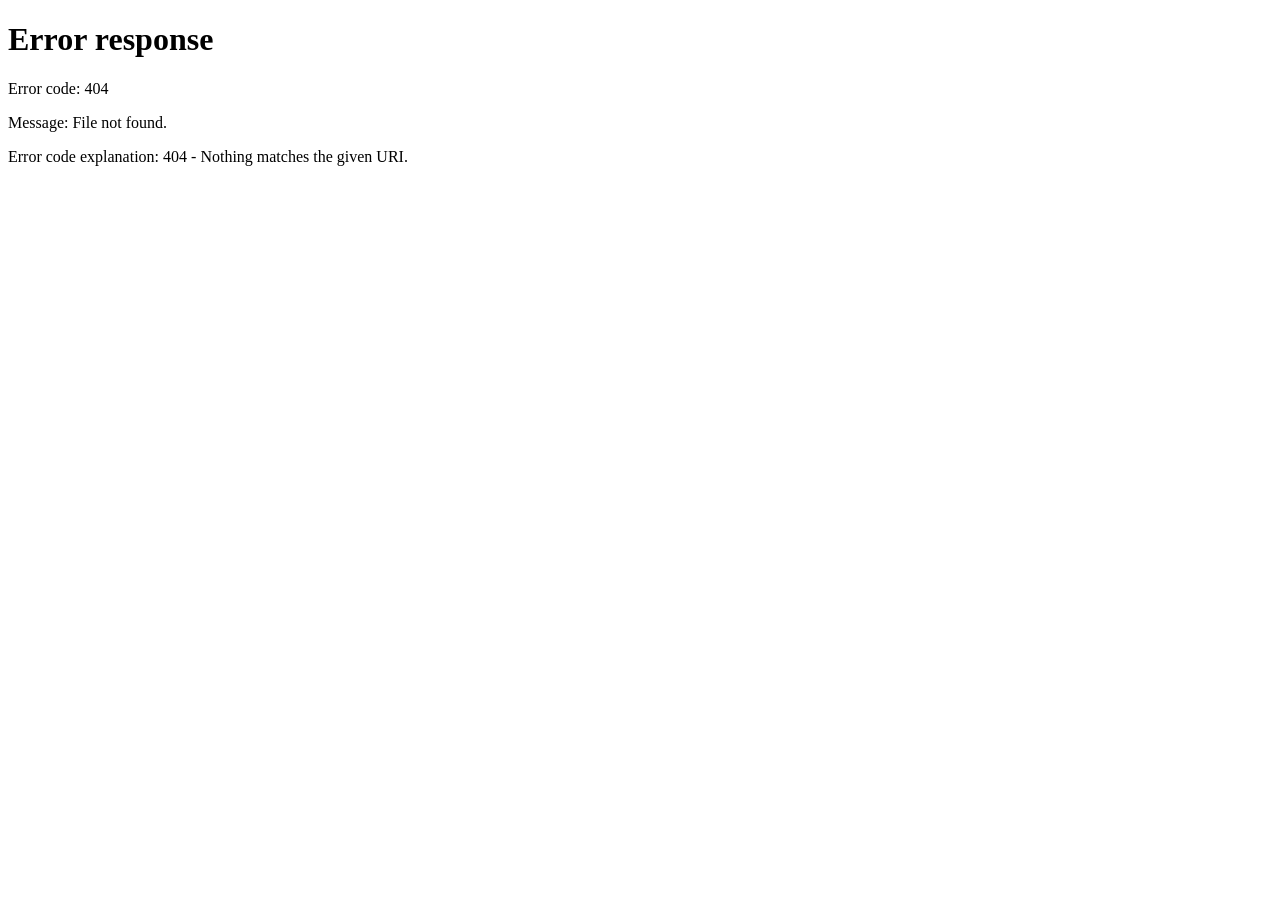
==== runner-listening.html @ 1f9a0486 "Create runner-listening.html" ====
<!DOCTYPE html>
<html lang="vi">
<head>
  <meta charset="UTF-8">
  <title>IELTS Listening Examination</title>
  <link rel="stylesheet" href="css/base.css">
  <link rel="stylesheet" href="css/components.css">
  <link rel="stylesheet" href="css/listening.css">
</head>
<body class="listening-test">

<div class="user-info-box">
  <div class="user-info-field">
    <label for="studentNameInput">👤 Họ và Tên:</label>
    <input type="text" id="studentNameInput" placeholder="Đang đồng bộ họ tên...">
  </div>
  <div class="user-info-field">
    <label for="studentEmailInput">✉️ Email Google:</label>
    <input type="email" id="studentEmailInput" placeholder="Đang đồng bộ Email...">
  </div>
</div>

<div class="header-bar">
  <h1 id="testTitleHeader">IELTS Listening Test</h1>
  <div class="header-nav"><a href="index.html" class="nav-link">🏠 Trang chủ</a></div>
  <div class="header-controls">
    <button class="btn-header" onclick="changeFontSize(-1)">A-</button>
    <button class="btn-header" onclick="changeFontSize(1)">A+</button>
    <button class="btn-header" id="btnThemeToggle" onclick="toggleTheme()">🌙 Tối/Sáng</button>
  </div>
  <div class="timer-container">
    <span>⏱️ Thời gian:</span>
    <span class="timer-display" id="timerDisplay">00:00</span>
    <button class="btn-timer" onclick="startTimer()">▶️ Bắt đầu</button>
    <button class="btn-timer" onclick="pauseTimer()">⏸️ Tạm dừng</button>
  </div>
  <div class="score-badge" id="scoreBadge">Điểm số: <span id="scoreText">0/10</span></div>
</div>

<div class="container" id="mainContainer">
  <div class="passage-box" id="passageBox">
    <!-- Transcript load tự động ở đây -->
  </div>
  <div class="resizer" id="dragResizer"><div class="resizer-icon">◄►</div></div>
  <div class="question-box" id="questionBox">
    <!-- Audio & Câu hỏi load tự động ở đây -->
  </div>
</div>

<script type="module">
  const params = new URLSearchParams(window.location.search);
  const testId = params.get('test');

  if (!testId) {
    alert("⚠️ Không tìm thấy mã đề thi!");
    window.location.href = 'index.html';
  } else {
    try {
      const res = await fetch(`data/tests/${testId}.json`);
      const data = await res.json();
      
      document.title = data.title;
      document.getElementById('testTitleHeader').innerText = data.title;
      document.getElementById('passageBox').innerHTML = data.transcriptHtml;
      
      // Gộp Audio Player và phần câu hỏi
      const audioHtml = `
        <div class="audio-player-container">
          <div class="audio-player-header">🎧 <b>Audio:</b> Listen and answer questions</div>
          <audio id="mainAudioElement" class="audio-player-element" controls preload="metadata">
            <source src="${data.audioUrl}" type="audio/mpeg">
          </audio>
        </div>
      `;
      document.getElementById('questionBox').innerHTML = audioHtml + data.questionHtml;
      window.TEST_DATA = { title: data.title, answers: data.answers };

      await import('./js/app.js');
    } catch (err) {
      document.getElementById('mainContainer').innerHTML = `<p style="padding:20px;text-align:center;">❌ Lỗi nạp đề thi!</p>`;
    }
  }
</script>
</body>
</html>
---- css/base.css ----
/* ==========================================================================
   css/base.css - CSS Variables, Dark Mode & Global Reset
   ========================================================================== */
:root {
  --font-size-base: 15px; /* Mặc định 15px cho Reading */
  --bg-body: #F7F4EF;
  --bg-card: #FFFFFF;
  --bg-subcard: #FAF7F2;
  --text-main: #1e293b;
  --text-muted: #64748b;
  --border-color: #E5DED4;
  --primary-blue: #8B1518;
  --primary-dark: #1A1A1A;
}

body.dark-theme {
  --bg-body: #0f172a;
  --bg-card: #1e293b;
  --bg-subcard: #0f172a;
  --text-main: #f8fafc;
  --text-muted: #94a3b8;
  --border-color: #334155;
  --primary-blue: #38bdf8;
  --primary-dark: #020617;
}

* { 
  box-sizing: border-box; 
}

body {
  font-family: 'Segoe UI', -apple-system, BlinkMacSystemFont, Roboto, Helvetica, Arial, sans-serif;
  margin: 0;
  padding: 15px;
  background-color: var(--bg-body);
  color: var(--text-main);
  font-size: var(--font-size-base);
  line-height: 1.7;
  transition: background-color 0.2s, color 0.2s;
}

h2 {
  color: var(--text-main);
  margin-top: 0;
  border-bottom: 2px solid var(--primary-blue);
  padding-bottom: 8px;
  font-size: 1.25em;
  font-weight: 700;
}

h3 {
  color: var(--primary-blue);
  margin-top: 10px;
  font-size: 1.1em;
  line-height: 1.4;
}

/* User Highlighting System */
.user-highlight {
  background-color: #fecdd3 !important;
  border-radius: 2px;
  cursor: pointer;
}

.hl-popup {
  position: fixed;
  display: none;
  z-index: 1000;
  background: #0f172a;
  color: white;
  border-radius: 6px;
  padding: 4px;
}

.hl-popup button {
  background: transparent;
  color: white;
  border: none;
  padding: 5px 10px;
  font-size: 12px;
  font-weight: 600;
  cursor: pointer;
}
---- css/components.css ----
/* ==========================================================================
   css/components.css - Thanh công cụ, Đồng hồ, Ô nhập liệu & Trợ giảng AI
   ========================================================================== */

/* User Info Bar */
.user-info-box {
  background: var(--bg-card);
  border: 1px solid var(--border-color);
  padding: 12px 18px;
  border-radius: 8px;
  margin-bottom: 12px;
  display: flex;
  flex-wrap: wrap;
  gap: 15px;
  align-items: center;
  box-shadow: 0 1px 3px rgba(0,0,0,0.05);
}

.user-info-field {
  display: flex;
  align-items: center;
  gap: 8px;
  flex: 1;
  min-width: 260px;
}

.user-info-field label {
  font-weight: 600;
  color: var(--primary-blue);
  font-size: 14px;
  white-space: nowrap;
}

.user-info-field input {
  padding: 8px 12px;
  font-size: 14px;
  border: 1px solid var(--border-color);
  background: var(--bg-subcard);
  color: var(--text-main);
  border-radius: 6px;
  width: 100%;
  outline: none;
}

/* Header & Controls */
.header-bar {
  background: var(--primary-dark);
  color: #ffffff;
  padding: 14px 20px;
  border-radius: 8px;
  margin-bottom: 14px;
  display: flex;
  justify-content: space-between;
  align-items: center;
  box-shadow: 0 4px 6px -1px rgba(0,0,0,0.1);
  flex-wrap: wrap;
  gap: 12px;
}

.header-bar h1 {
  margin: 0;
  font-size: 18px;
  font-weight: 700;
}

.header-nav { display: flex; gap: 8px; align-items: center; }
.header-controls { display: flex; align-items: center; gap: 8px; }

.btn-header {
  background: rgba(255,255,255,0.12);
  color: #ffffff;
  border: 1px solid rgba(255,255,255,0.2);
  padding: 6px 12px;
  border-radius: 6px;
  font-size: 13px;
  font-weight: 600;
  cursor: pointer;
}

.btn-header:hover { background: rgba(255,255,255,0.25); }

.nav-link {
  color: #94a3b8;
  text-decoration: none;
  font-size: 13px;
  padding: 6px 12px;
  border-radius: 6px;
  background: rgba(255,255,255,0.08);
}

.nav-link:hover, .nav-link.active {
  color: #ffffff;
  background: #2563eb;
}

/* Timer */
.timer-container {
  display: flex;
  align-items: center;
  gap: 8px;
  background: rgba(255,255,255,0.08);
  padding: 4px 12px;
  border-radius: 20px;
}

.timer-display {
  font-size: 16px;
  font-weight: bold;
  font-family: monospace;
  color: #38bdf8;
  background: #020617;
  padding: 3px 8px;
  border-radius: 4px;
}

.score-badge {
  background: #16a34a;
  color: white;
  padding: 6px 16px;
  border-radius: 20px;
  font-weight: bold;
  font-size: 15px;
  display: none;
}

/* Form Questions & Inputs */
.question {
  margin-bottom: 22px;
  padding: 18px;
  border: 1.5px solid var(--border-color);
  border-radius: 8px;
  background-color: var(--bg-subcard);
}

.question.correct-border {
  border-color: #22c55e !important;
  background-color: rgba(34, 197, 94, 0.08) !important;
}

.question.incorrect-border {
  border-color: #ef4444 !important;
  background-color: rgba(239, 68, 68, 0.08) !important;
}

input[type="text"].fill-input,
.question input[type="text"] {
  padding: 6px 12px;
  border: 1.5px solid var(--border-color);
  background: var(--bg-card);
  color: var(--text-main);
  border-radius: 4px;
  min-width: 120px;
  font-size: 0.95em;
  outline: none;
  font-weight: 600;
}

.thought-box { margin-top: 12px; }
.thought-box label {
  font-size: 0.85em;
  font-weight: 600;
  color: var(--text-muted);
  display: block;
  margin-bottom: 4px;
}

.thought-box textarea {
  width: 100%;
  height: 55px;
  padding: 8px 10px;
  font-size: 0.9em;
  border: 1px solid var(--border-color);
  background: var(--bg-card);
  color: var(--text-main);
  border-radius: 6px;
  resize: vertical;
  outline: none;
}

.btn-submit {
  background-color: #8B1518;
  color: white;
  border: none;
  padding: 14px 20px;
  font-size: 1.1em;
  font-weight: 700;
  border-radius: 8px;
  cursor: pointer;
  width: 100%;
  margin-top: 20px;
}

.btn-submit:hover { filter: brightness(0.9); }
.correct-text { color: #16a34a; font-weight: 700; }
.incorrect-text { color: #dc2626; font-weight: 700; }

.explanation {
  background: var(--bg-card);
  border: 1px solid var(--border-color);
  border-left: 4px solid var(--primary-blue);
  padding: 16px;
  margin-top: 14px;
  border-radius: 6px;
  display: none;
}

.kw-exp {
  background-color: #bbf7d0;
  color: #14532d;
  padding: 2px 6px;
  border-radius: 4px;
  font-weight: 700;
}

/* AI Box */
.ai-assistant-box {
  margin-top: 14px;
  padding: 14px;
  background: var(--bg-subcard);
  border: 1px solid var(--border-color);
  border-radius: 8px;
}
.ai-input-group { display: flex; gap: 8px; margin-top: 8px; }
.ai-input-group input {
  flex: 1;
  padding: 8px 12px;
  border: 1px solid var(--border-color);
  background: var(--bg-card);
  color: var(--text-main);
  border-radius: 6px;
}
.ai-btn {
  background: var(--primary-blue);
  color: white;
  border: none;
  padding: 8px 16px;
  font-weight: 700;
  border-radius: 6px;
  cursor: pointer;
}
---- css/listening.css ----
/* ==========================================================================
   css/listening.css - Tính năng Listening, Audio Track Sync & Modal Bảng điểm
   ========================================================================== */
body.listening-test {
  padding-bottom: 85px;
}

body.listening-test .passage-box {
  display: none;
  width: 50%;
}

body.listening-test .resizer {
  display: none;
  width: 16px;
}

body.listening-test .question-box {
  width: 100%;
}

/* Khi đã nộp bài Listening: Tự động chia đôi màn hình xem Transcript */
body.listening-test.submitted-mode .passage-box {
  display: block;
}

body.listening-test.submitted-mode .resizer {
  display: flex;
}

body.listening-test.submitted-mode .question-box {
  width: calc(50% - 16px);
}

/* Audio Player */
.audio-player-container {
  background: var(--bg-card);
  border: 1.5px solid var(--border-color);
  border-radius: 8px;
  padding: 12px 16px;
  margin-bottom: 18px;
}

.audio-player-element {
  width: 100%;
  height: 42px;
  outline: none;
}

/* Transcript Lines */
.transcript-line {
  padding: 8px 12px;
  border-radius: 6px;
  margin-bottom: 8px;
  cursor: pointer;
  border-left: 4px solid transparent;
  transition: all 0.25s ease;
}

.transcript-line:hover { background-color: #f1f5f9; }

.transcript-line.playing-active {
  background-color: #fef08a !important;
  color: #0f172a !important;
  border-left: 4px solid #d97706 !important;
}

.time-stamp-tag {
  font-size: 0.72em;
  color: #64748b;
  margin-right: 8px;
  font-weight: 700;
  background: #e2e8f0;
  padding: 2px 6px;
  border-radius: 4px;
}

/* Bottom Bar */
.bottom-nav-bar {
  position: fixed;
  bottom: 0;
  left: 0;
  width: 100%;
  background: #ffffff;
  border-top: 1.5px solid #cbd5e1;
  padding: 10px 20px;
  display: flex;
  justify-content: space-between;
  align-items: center;
  z-index: 100;
}

.q-badge-btn {
  width: 36px;
  height: 36px;
  border-radius: 6px;
  background: #f1f5f9;
  border: 1px solid #cbd5e1;
  font-weight: 700;
  cursor: pointer;
}

.q-badge-btn.status-correct { background: #16a34a !important; color: white !important; }
.q-badge-btn.status-incorrect { background: #dc2626 !important; color: white !important; }

/* Modal Result */
.modal-backdrop {
  display: none;
  position: fixed;
  inset: 0;
  background: rgba(0,0,0,0.55);
  z-index: 1000;
  justify-content: center;
  align-items: center;
  padding: 15px;
}

.modal-content-card {
  background: #ffffff;
  border-radius: 12px;
  width: 100%;
  max-width: 650px;
  max-height: 85vh;
  overflow-y: auto;
  padding: 26px;
  position: relative;
}
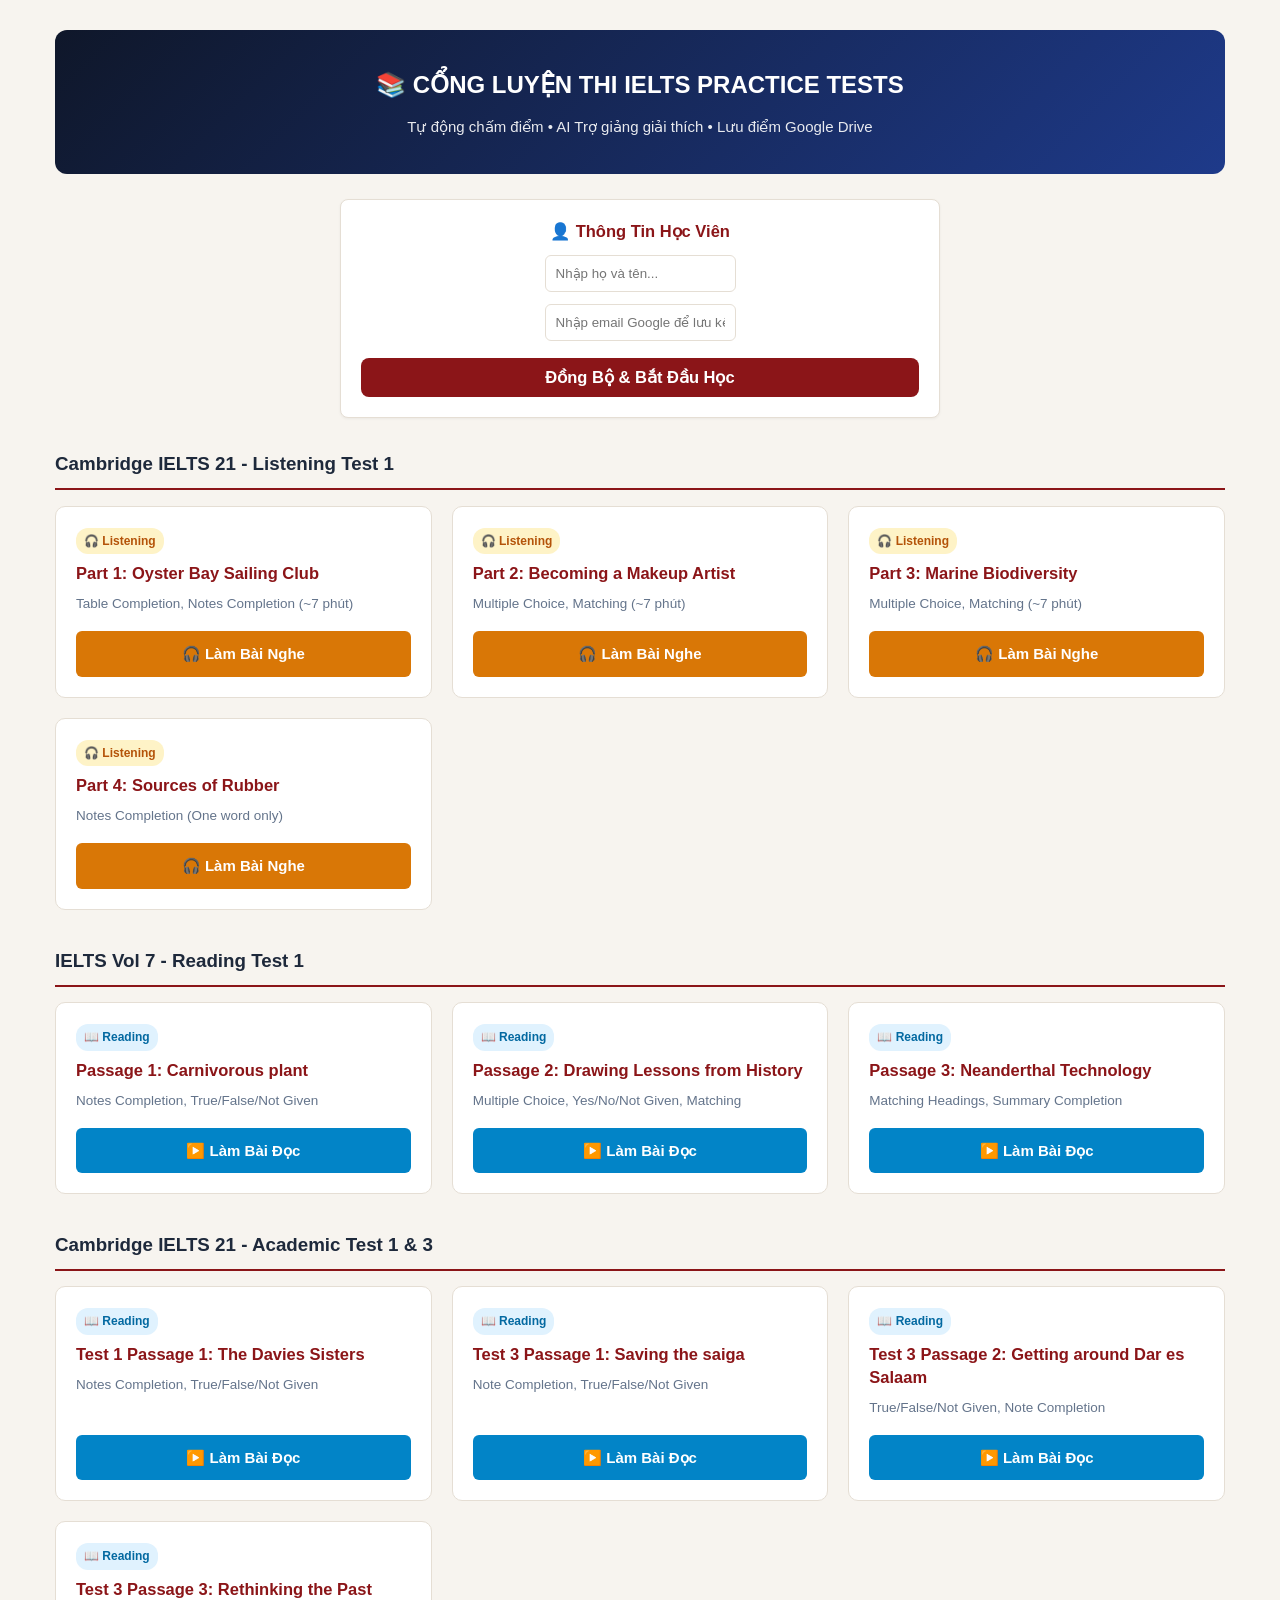
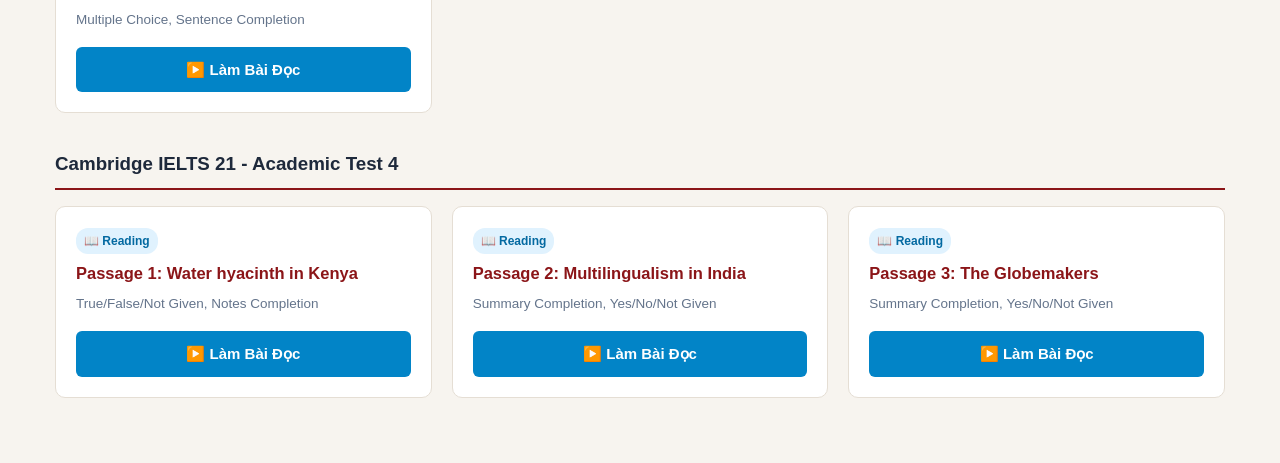
==== commit c3b2df05: "Update runner-listening.html" ====
--- a/runner-listening.html
+++ b/runner-listening.html
@@ -56,7 +56,9 @@
     window.location.href = 'index.html';
   } else {
     try {
-      const res = await fetch(`data/tests/${testId}.json`);
+      // Dòng mới (tự động nhận mọi đường dẫn folder):
+const filePath = testId.endsWith('.json') ? testId : `${testId}.json`;
+const res = await fetch(filePath);
       const data = await res.json();
       
       document.title = data.title;
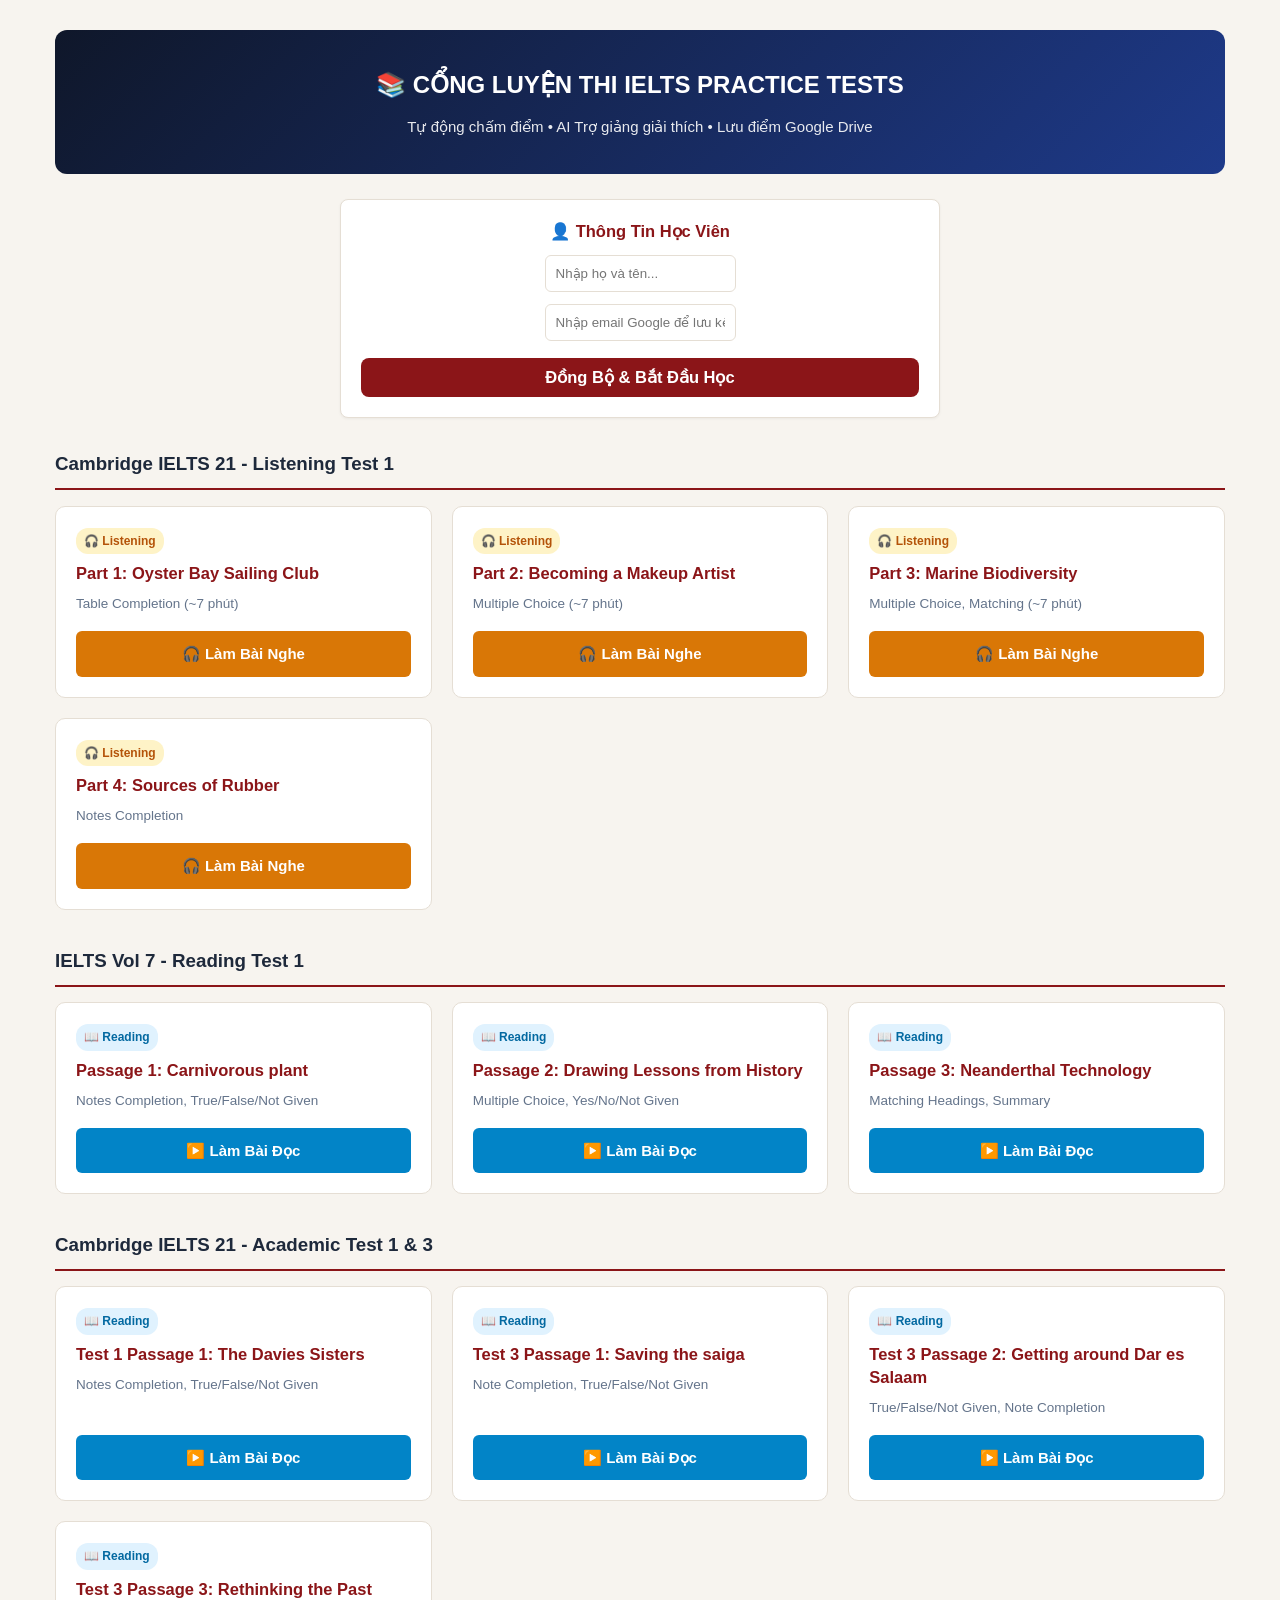
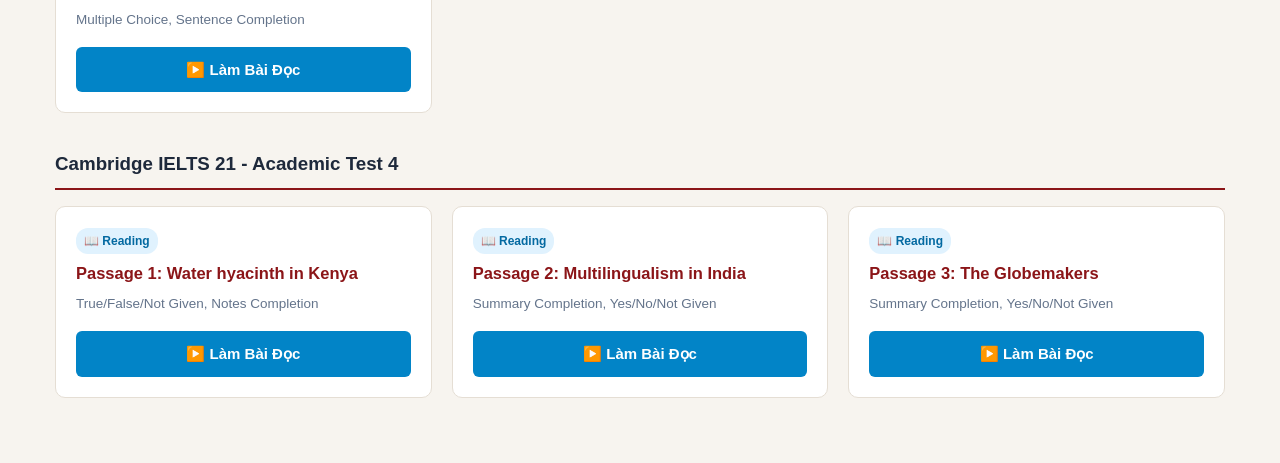
==== commit 8ed24e56: "Update runner-listening.html" ====
--- a/runner-listening.html
+++ b/runner-listening.html
@@ -48,6 +48,8 @@
 </div>
 
 <script type="module">
+  import { stateManager } from './js/state.js';
+
   const params = new URLSearchParams(window.location.search);
   const testId = params.get('test');
 
@@ -55,32 +57,52 @@
     alert("⚠️ Không tìm thấy mã đề thi!");
     window.location.href = 'index.html';
   } else {
-    try {
-      // Dòng mới (tự động nhận mọi đường dẫn folder):
-const filePath = testId.endsWith('.json') ? testId : `${testId}.json`;
-const res = await fetch(filePath);
-      const data = await res.json();
-      
+    async function loadTest() {
+      // Tự động thử các đường dẫn khác nhau để không bao giờ bị 404
+      const possiblePaths = [
+        testId,                                      // 1. Đúng nguyên văn: cam21-test1/p1.json
+        `${testId}.json`,                            // 2. Tự thêm .json
+        `data/tests/${testId}.json`,                 // 3. Nằm trong data/tests/
+        `data/${testId}`                             // 4. Nằm trong data/
+      ];
+
+      let data = null;
+      let loadedPath = "";
+
+      for (const path of possiblePaths) {
+        try {
+          const res = await fetch(path);
+          if (res.ok) {
+            data = await res.json();
+            loadedPath = path;
+            break;
+          }
+        } catch (e) {}
+      }
+
+      if (!data) {
+        document.getElementById('mainContainer').innerHTML = `
+          <div style="padding: 30px; text-align: center; width: 100%;">
+            <h3 style="color: #dc2626;">❌ Không tìm thấy dữ liệu đề thi: <code>${testId}</code></h3>
+            <p>Vui lòng kiểm tra lại xem file <b>${testId}</b> đã được lưu đúng vị trí trên GitHub chưa nhé!</p>
+            <a href="index.html" class="nav-link" style="display:inline-block; margin-top:10px;">Quay về trang chủ</a>
+          </div>
+        `;
+        return;
+      }
+
+      // Đổ dữ liệu vào trang
       document.title = data.title;
       document.getElementById('testTitleHeader').innerText = data.title;
-      document.getElementById('passageBox').innerHTML = data.transcriptHtml;
-      
-      // Gộp Audio Player và phần câu hỏi
-      const audioHtml = `
-        <div class="audio-player-container">
-          <div class="audio-player-header">🎧 <b>Audio:</b> Listen and answer questions</div>
-          <audio id="mainAudioElement" class="audio-player-element" controls preload="metadata">
-            <source src="${data.audioUrl}" type="audio/mpeg">
-          </audio>
-        </div>
-      `;
-      document.getElementById('questionBox').innerHTML = audioHtml + data.questionHtml;
+      document.getElementById('passageBox').innerHTML = data.passageHtml || data.transcriptHtml || "";
+      document.getElementById('questionBox').innerHTML = data.questionHtml || "";
       window.TEST_DATA = { title: data.title, answers: data.answers };
 
+      // Kích hoạt toàn bộ bộ máy chấm điểm, timer, highlight
       await import('./js/app.js');
-    } catch (err) {
-      document.getElementById('mainContainer').innerHTML = `<p style="padding:20px;text-align:center;">❌ Lỗi nạp đề thi!</p>`;
     }
+
+    loadTest();
   }
 </script>
 </body>
